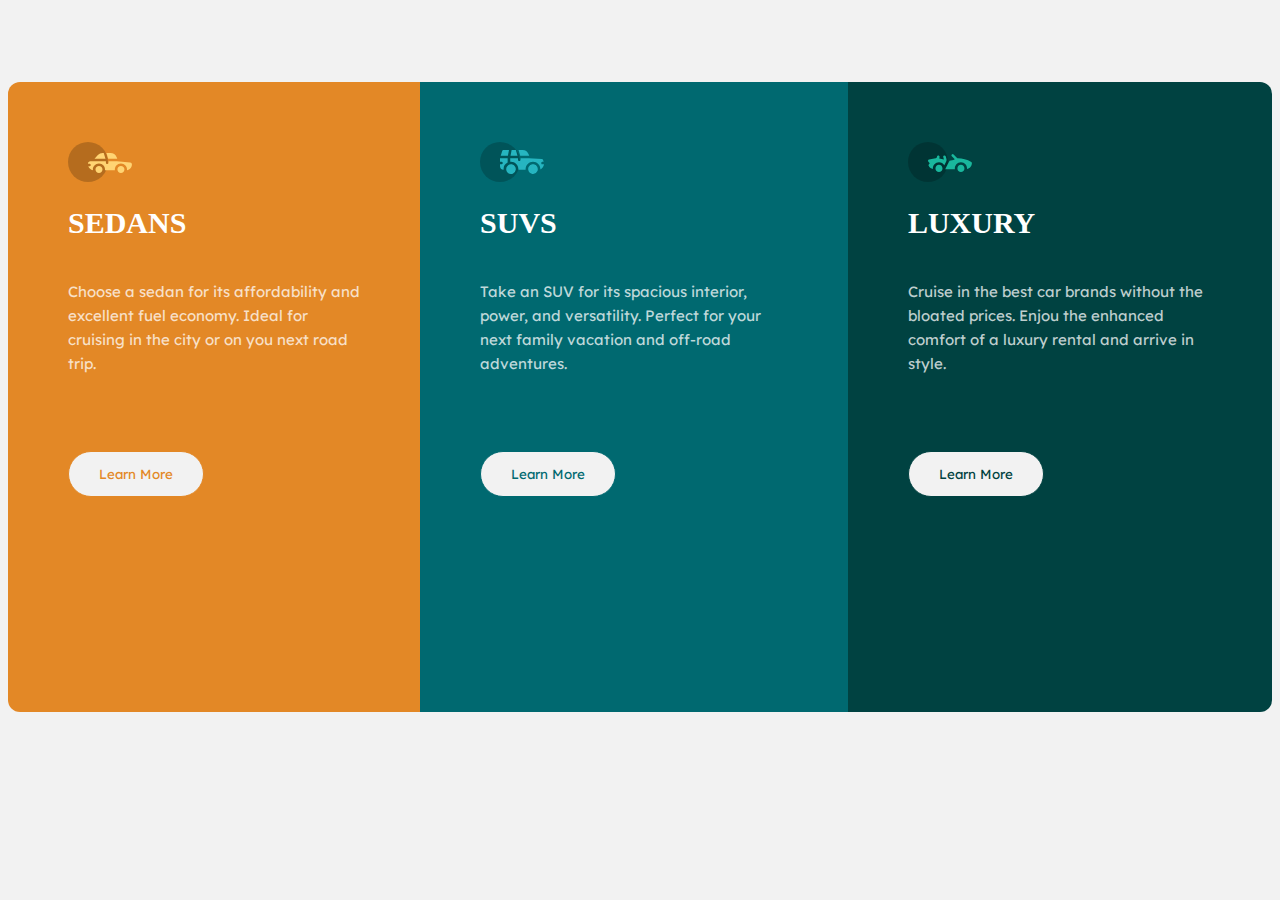
==== index.html @ dc0d79d2 "Add files via upload" ====
<!DOCTYPE html>
<html lang="en">
<head>
    <meta charset="UTF-8">
    <meta http-equiv="X-UA-Compatible" content="IE=edge">
    <meta name="viewport" content="width=device-width, initial-scale=1.0">
    <link rel="stylesheet" href="style.css">
    <link href='https://fonts.googleapis.com/css?family=Lexend Deca' rel='stylesheet'>
    <title>CSS Flexbox and Grid Layout</title>
</head>
<body>
    <div id="container">
        <div class="card-one card">
            <img src="images/icon-sedans.svg" alt="">
            <h1>SEDANS</h1>
            <p class="card-txt">Choose a sedan for its  affordability and excellent  fuel economy.
                Ideal for  cruising in the city or on  you next road trip.
            </p>
            <input type="submit" value="Learn More" class="card-btn btn-1">
        </div>
        <div class="card-two card">
            <img src="images/icon-suvs.svg" alt="">
            <h1>SUVS</h1>
            <p class="card-txt">Take an SUV for its spacious  interior, power,
                and  versatility. Perfect for your  next family vacation and  off-road adventures.
            </p>
            <input type="submit" value="Learn More" class="card-btn btn-2">
        </div>
        <div class="card-three card">
            <img src="images/icon-luxury.svg" alt="">
            <h1>LUXURY</h1>
            <p class="card-txt">Cruise in the best car brands without the bloated
                prices. Enjou the enhanced comfort of a luxury rental and arrive in style.
            </p>
            <input type="submit" value="Learn More" class="card-btn btn-3">
        </div>
    </div>
</body>
</html>
---- style.css ----
/*@import url(https://fonts.googleapis.com/css?family=Lexend+Deca);
@font-face {
    font-family: Lexend Deca;
    src: url(https://fonts.google.com/specimen/Lexend+Deca);
}*/
@font-face{
    font-family: 'Lexend Deca' sans-serif;
    src: url('Lexend_Deca\LexendDeca-VariableFont_wght.ttf');
    font-weight: 400;
}
@font-face{
    font-family: 'Big Shoulders Display' sans-serif;
    src: url(Big_Shoulders_Display\BigShouldersDisplay-VariableFont_wght.ttf);
    font-weight: 700;
}
body{
    font-size: 15px;
    background-color: hsl(0, 0%, 95%);
}
#container{
    display: flex;
    flex-direction: row;
    width: 100px;
    height: 70vh;
    margin: 6.5% auto;
}
.card{
    color: white;
    padding: 60px;
}
h1{
    font-family: 'Big Shoulders Display';
    text-transform: uppercase;
    font-size: 30px;
}
p{
    font-family: 'Lexend Deca';
    margin-top: 40px;
    line-height: 1.6;
    color: hsla(0, 0%, 100%, 0.75);
}
.card-one{
    background-color: hsl(31, 77%, 52%);
    border-top-left-radius: 12px;
    border-bottom-left-radius: 12px;
}
.card-two{
    background-color: hsl(184, 100%, 22%);
}
.card-three{
    background-color: hsl(179, 100%, 13%);
    border-top-right-radius: 12px;
    border-bottom-right-radius: 12px;
}
.card-btn{
    background-color: hsl(0, 0%, 95%);
    color: white;
    border: 1px solid;
    margin-top: 60px;
    padding: 14px 30px;
    border-radius: 50px;
    font-family: 'Lexend Deca';
    cursor: pointer;
}
.card-btn:active{
    background: none;
    border: 1px solid white;
    color: white;
}
.btn-1{
    color: hsl(31, 77%, 52%);
}
.btn-2{
    color: hsl(184, 100%, 22%);
}
.btn-3{
    color: hsl(179, 100%, 13%);
}
a{
    text-decoration: none;
}
@media (max-width: 1404px){
    #container{
        width: 100%;
    }
}
@media (max-width: 760px){
    #container{
       flex-direction: column;
    }
}
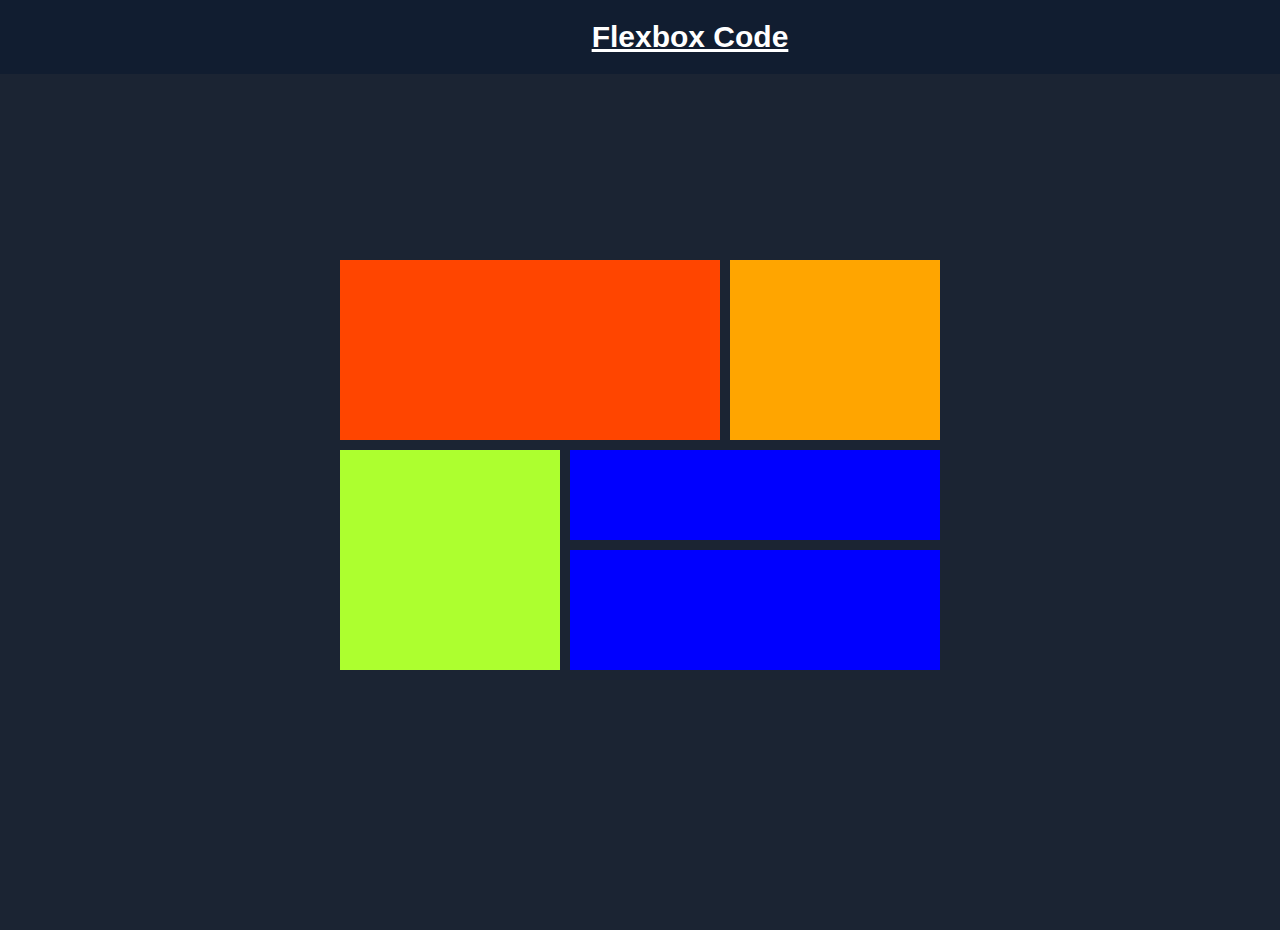
==== commit 3dbd9fbc: "Add files via upload" ====
--- a/index.html
+++ b/index.html
@@ -1,39 +1,32 @@
 <!DOCTYPE html>
 <html lang="en">
+
 <head>
     <meta charset="UTF-8">
     <meta http-equiv="X-UA-Compatible" content="IE=edge">
     <meta name="viewport" content="width=device-width, initial-scale=1.0">
+    <title>Grid Layout</title>
     <link rel="stylesheet" href="style.css">
-    <link href='https://fonts.googleapis.com/css?family=Lexend Deca' rel='stylesheet'>
-    <title>CSS Flexbox and Grid Layout</title>
 </head>
+
 <body>
-    <div id="container">
-        <div class="card-one card">
-            <img src="images/icon-sedans.svg" alt="">
-            <h1>SEDANS</h1>
-            <p class="card-txt">Choose a sedan for its  affordability and excellent  fuel economy.
-                Ideal for  cruising in the city or on  you next road trip.
-            </p>
-            <input type="submit" value="Learn More" class="card-btn btn-1">
-        </div>
-        <div class="card-two card">
-            <img src="images/icon-suvs.svg" alt="">
-            <h1>SUVS</h1>
-            <p class="card-txt">Take an SUV for its spacious  interior, power,
-                and  versatility. Perfect for your  next family vacation and  off-road adventures.
-            </p>
-            <input type="submit" value="Learn More" class="card-btn btn-2">
-        </div>
-        <div class="card-three card">
-            <img src="images/icon-luxury.svg" alt="">
-            <h1>LUXURY</h1>
-            <p class="card-txt">Cruise in the best car brands without the bloated
-                prices. Enjou the enhanced comfort of a luxury rental and arrive in style.
-            </p>
-            <input type="submit" value="Learn More" class="card-btn btn-3">
-        </div>
-    </div>
+    <header>
+        <p> <a href="https://github.com/EstherEkwonye/zuri-CSS-Flexbox-and-Grid-Layout/blob/main/index.html" target="_blank">Flexbox Code</a></p>
+
+
+    </header>
+    <main>
+        <section>
+            <div class="item5"></div>
+            <div class="item4"></div>
+            <div class="item3"></div>
+            <div class="item2"></div>
+            <div class="item1"></div>
+        </section>
+    </main>
+    <footer>
+
+    </footer>
 </body>
+
 </html>--- a/style.css
+++ b/style.css
@@ -1,91 +1,76 @@
-/*@import url(https://fonts.googleapis.com/css?family=Lexend+Deca);
-@font-face {
-    font-family: Lexend Deca;
-    src: url(https://fonts.google.com/specimen/Lexend+Deca);
-}*/
-@font-face{
-    font-family: 'Lexend Deca' sans-serif;
-    src: url('Lexend_Deca\LexendDeca-VariableFont_wght.ttf');
-    font-weight: 400;
+*{
+    margin: 0;
+    padding: 0;
+    box-sizing: border-box;
 }
-@font-face{
-    font-family: 'Big Shoulders Display' sans-serif;
-    src: url(Big_Shoulders_Display\BigShouldersDisplay-VariableFont_wght.ttf);
-    font-weight: 700;
+
+body{
+    background-color: rgb(27, 36, 51);
 }
-body{
-    font-size: 15px;
-    background-color: hsl(0, 0%, 95%);
+
+header{
+    width: 100%;
+    background-color: rgb(17, 29, 48 );
+    position: fixed;
+    top: 0;
+    padding: 20px;
+    font-size: 30px;
+    font-weight: bold;
+    font-family: 'Segoe UI', Tahoma, Geneva, Verdana, sans-serif;
+    text-align: center;
 }
-#container{
+header a{
+    color: white;
+    margin-left: 100px;
+}
+
+
+main{
     display: flex;
-    flex-direction: row;
-    width: 100px;
-    height: 70vh;
-    margin: 6.5% auto;
+    align-items: center;
+    justify-content: center;
+    margin: 250px auto;
 }
-.card{
-    color: white;
-    padding: 60px;
+
+section{
+    display: grid;
+    grid-template-areas:
+        "item1 item1 item2"
+        "item3 item4 item4"
+        "item3 item5 item5";
+    gap: 10px;
+    padding: 10px;
+    
+    
+    grid-template-columns: 220px 150px 210px;
+    grid-template-rows: 180px 90px 120px;
 }
-h1{
-    font-family: 'Big Shoulders Display';
-    text-transform: uppercase;
-    font-size: 30px;
+
+section > div{
+    padding: 2em;
 }
-p{
-    font-family: 'Lexend Deca';
-    margin-top: 40px;
-    line-height: 1.6;
-    color: hsla(0, 0%, 100%, 0.75);
+
+.item1{
+    background-color: orangered;
+    grid-area: item1;
 }
-.card-one{
-    background-color: hsl(31, 77%, 52%);
-    border-top-left-radius: 12px;
-    border-bottom-left-radius: 12px;
+
+.item2{
+    background-color: orange;
+    grid-area: item2;
 }
-.card-two{
-    background-color: hsl(184, 100%, 22%);
+
+.item3{
+    background-color: greenyellow;
+    grid-area: item3;
 }
-.card-three{
-    background-color: hsl(179, 100%, 13%);
-    border-top-right-radius: 12px;
-    border-bottom-right-radius: 12px;
+
+.item4{
+    background-color: blue;
+    grid-area: item4;
 }
-.card-btn{
-    background-color: hsl(0, 0%, 95%);
-    color: white;
-    border: 1px solid;
-    margin-top: 60px;
-    padding: 14px 30px;
-    border-radius: 50px;
-    font-family: 'Lexend Deca';
-    cursor: pointer;
-}
-.card-btn:active{
-    background: none;
-    border: 1px solid white;
-    color: white;
-}
-.btn-1{
-    color: hsl(31, 77%, 52%);
-}
-.btn-2{
-    color: hsl(184, 100%, 22%);
-}
-.btn-3{
-    color: hsl(179, 100%, 13%);
-}
-a{
-    text-decoration: none;
-}
-@media (max-width: 1404px){
-    #container{
-        width: 100%;
-    }
-}
-@media (max-width: 760px){
-    #container{
-       flex-direction: column;
-    }
+
+.item5{
+    background-color: blue;
+    grid-area: item5;
 }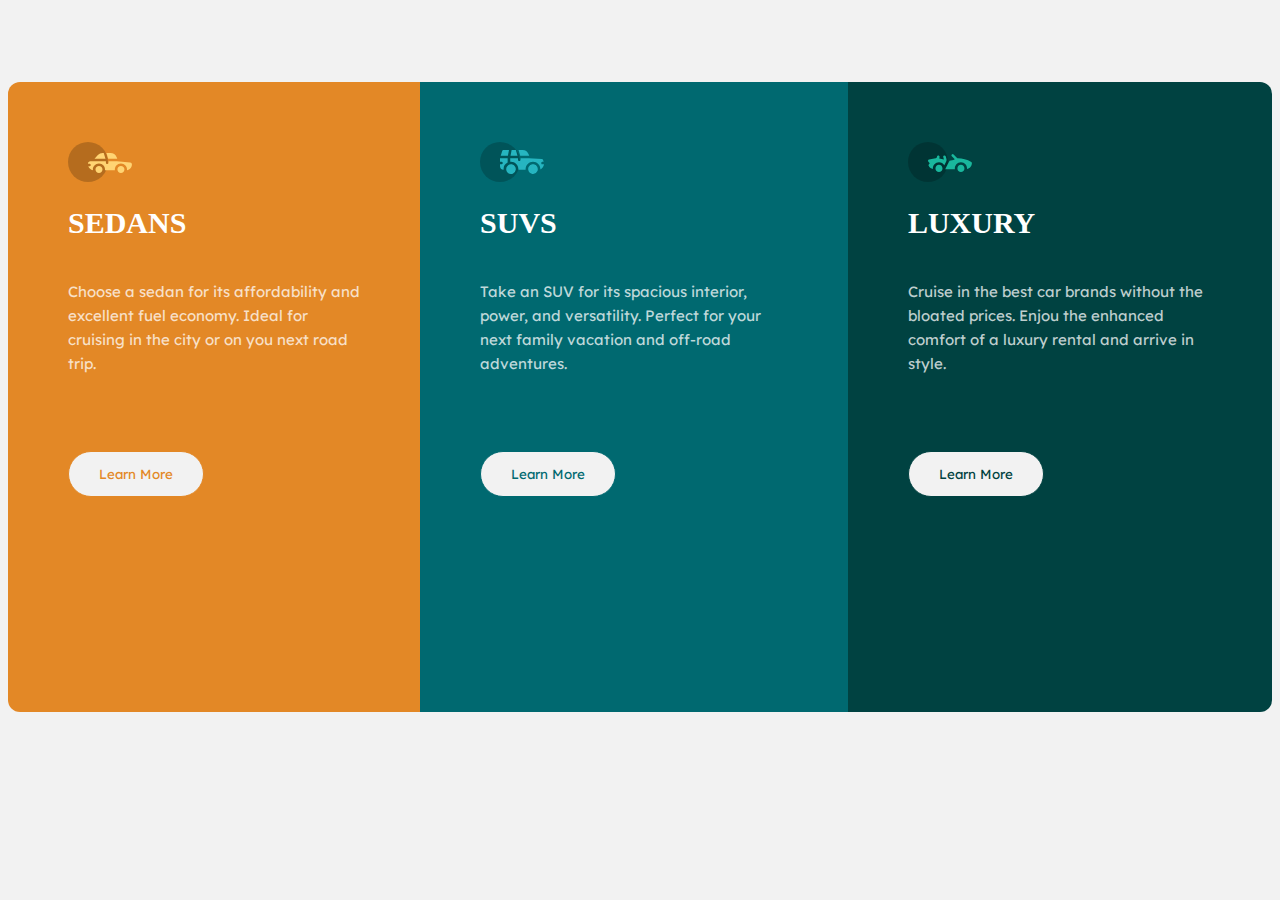
==== commit e222f481: "Add files via upload" ====
--- a/index.html
+++ b/index.html
@@ -1,32 +1,39 @@
 <!DOCTYPE html>
 <html lang="en">
-
 <head>
     <meta charset="UTF-8">
     <meta http-equiv="X-UA-Compatible" content="IE=edge">
     <meta name="viewport" content="width=device-width, initial-scale=1.0">
-    <title>Grid Layout</title>
     <link rel="stylesheet" href="style.css">
+    <link href='https://fonts.googleapis.com/css?family=Lexend Deca' rel='stylesheet'>
+    <title>CSS Flexbox and Grid Layout</title>
 </head>
-
 <body>
-    <header>
-        <p> <a href="https://github.com/EstherEkwonye/zuri-CSS-Flexbox-and-Grid-Layout/blob/main/index.html" target="_blank">Flexbox Code</a></p>
-
-
-    </header>
-    <main>
-        <section>
-            <div class="item5"></div>
-            <div class="item4"></div>
-            <div class="item3"></div>
-            <div class="item2"></div>
-            <div class="item1"></div>
-        </section>
-    </main>
-    <footer>
-
-    </footer>
+    <div id="container">
+        <div class="card-one card">
+            <img src="images/icon-sedans.svg" alt="">
+            <h1>SEDANS</h1>
+            <p class="card-txt">Choose a sedan for its  affordability and excellent  fuel economy.
+                Ideal for  cruising in the city or on  you next road trip.
+            </p>
+            <input type="submit" value="Learn More" class="card-btn btn-1">
+        </div>
+        <div class="card-two card">
+            <img src="images/icon-suvs.svg" alt="">
+            <h1>SUVS</h1>
+            <p class="card-txt">Take an SUV for its spacious  interior, power,
+                and  versatility. Perfect for your  next family vacation and  off-road adventures.
+            </p>
+            <input type="submit" value="Learn More" class="card-btn btn-2">
+        </div>
+        <div class="card-three card">
+            <img src="images/icon-luxury.svg" alt="">
+            <h1>LUXURY</h1>
+            <p class="card-txt">Cruise in the best car brands without the bloated
+                prices. Enjou the enhanced comfort of a luxury rental and arrive in style.
+            </p>
+            <input type="submit" value="Learn More" class="card-btn btn-3">
+        </div>
+    </div>
 </body>
-
 </html>--- a/style.css
+++ b/style.css
@@ -1,76 +1,91 @@
-*{
-    margin: 0;
-    padding: 0;
-    box-sizing: border-box;
+/*@import url(https://fonts.googleapis.com/css?family=Lexend+Deca);
+@font-face {
+    font-family: Lexend Deca;
+    src: url(https://fonts.google.com/specimen/Lexend+Deca);
+}*/
+@font-face{
+    font-family: 'Lexend Deca' sans-serif;
+    src: url('Lexend_Deca\LexendDeca-VariableFont_wght.ttf');
+    font-weight: 400;
 }
-
+@font-face{
+    font-family: 'Big Shoulders Display' sans-serif;
+    src: url(Big_Shoulders_Display\BigShouldersDisplay-VariableFont_wght.ttf);
+    font-weight: 700;
+}
 body{
-    background-color: rgb(27, 36, 51);
+    font-size: 15px;
+    background-color: hsl(0, 0%, 95%);
 }
-
-header{
-    width: 100%;
-    background-color: rgb(17, 29, 48 );
-    position: fixed;
-    top: 0;
-    padding: 20px;
+#container{
+    display: flex;
+    flex-direction: row;
+    width: 100px;
+    height: 70vh;
+    margin: 6.5% auto;
+}
+.card{
+    color: white;
+    padding: 60px;
+}
+h1{
+    font-family: 'Big Shoulders Display';
+    text-transform: uppercase;
     font-size: 30px;
-    font-weight: bold;
-    font-family: 'Segoe UI', Tahoma, Geneva, Verdana, sans-serif;
-    text-align: center;
 }
-header a{
+p{
+    font-family: 'Lexend Deca';
+    margin-top: 40px;
+    line-height: 1.6;
+    color: hsla(0, 0%, 100%, 0.75);
+}
+.card-one{
+    background-color: hsl(31, 77%, 52%);
+    border-top-left-radius: 12px;
+    border-bottom-left-radius: 12px;
+}
+.card-two{
+    background-color: hsl(184, 100%, 22%);
+}
+.card-three{
+    background-color: hsl(179, 100%, 13%);
+    border-top-right-radius: 12px;
+    border-bottom-right-radius: 12px;
+}
+.card-btn{
+    background-color: hsl(0, 0%, 95%);
     color: white;
-    margin-left: 100px;
+    border: 1px solid;
+    margin-top: 60px;
+    padding: 14px 30px;
+    border-radius: 50px;
+    font-family: 'Lexend Deca';
+    cursor: pointer;
 }
-
-
-main{
-    display: flex;
-    align-items: center;
-    justify-content: center;
-    margin: 250px auto;
+.card-btn:active{
+    background: none;
+    border: 1px solid white;
+    color: white;
 }
-
-section{
-    display: grid;
-    grid-template-areas:
-        "item1 item1 item2"
-        "item3 item4 item4"
-        "item3 item5 item5";
-    gap: 10px;
-    padding: 10px;
-    
-    
-    grid-template-columns: 220px 150px 210px;
-    grid-template-rows: 180px 90px 120px;
+.btn-1{
+    color: hsl(31, 77%, 52%);
 }
-
-section > div{
-    padding: 2em;
+.btn-2{
+    color: hsl(184, 100%, 22%);
 }
-
-.item1{
-    background-color: orangered;
-    grid-area: item1;
+.btn-3{
+    color: hsl(179, 100%, 13%);
 }
-
-.item2{
-    background-color: orange;
-    grid-area: item2;
+a{
+    text-decoration: none;
 }
-
-.item3{
-    background-color: greenyellow;
-    grid-area: item3;
+@media (max-width: 1404px){
+    #container{
+        width: 100%;
+    }
 }
-
-.item4{
-    background-color: blue;
-    grid-area: item4;
-}
-
-.item5{
-    background-color: blue;
-    grid-area: item5;
+@media (max-width: 760px){
+    #container{
+       flex-direction: column;
+    }
 }